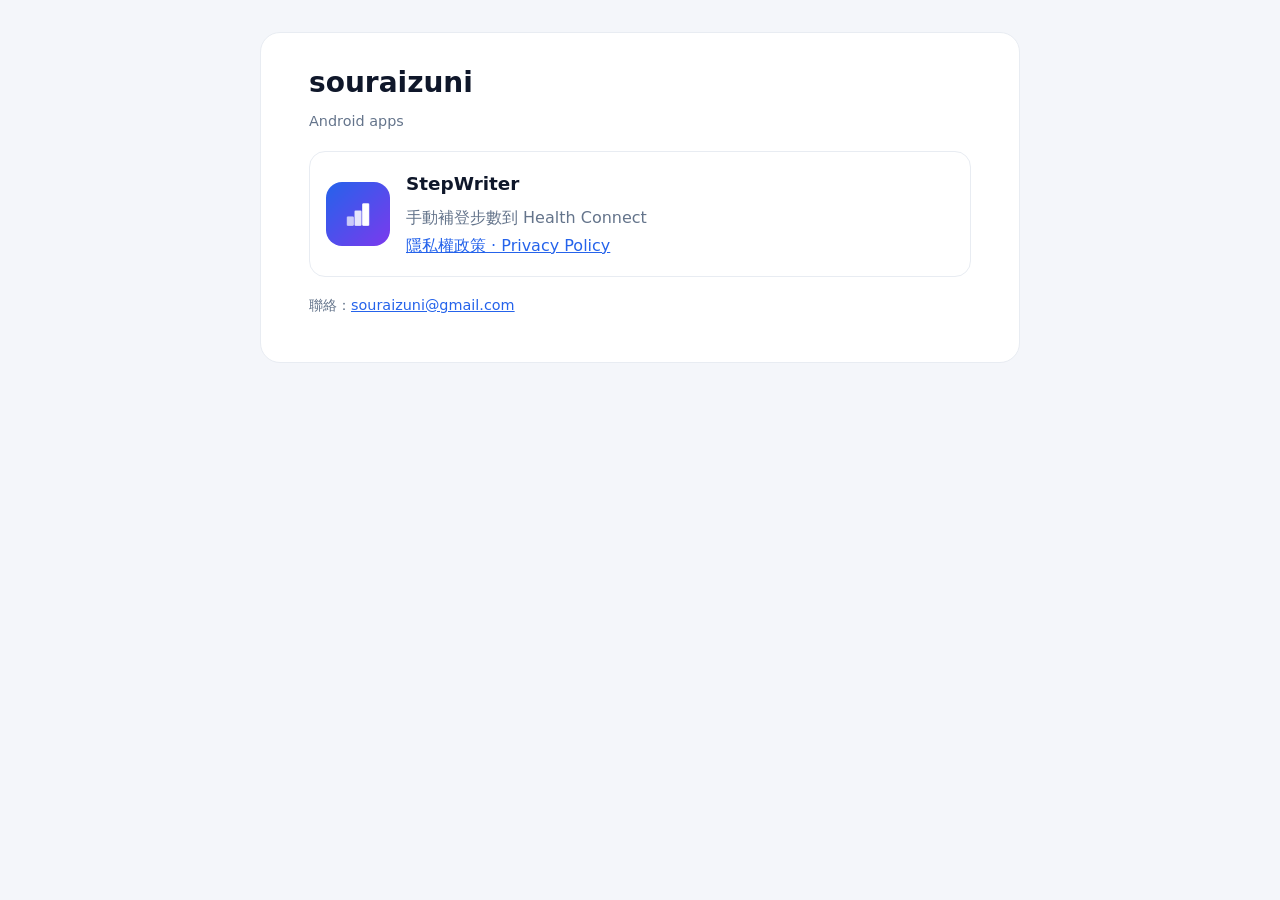
==== index.html @ 8645ff69 "StepWriter 隱私權政策與網站首頁 Co-Authored-By: Claude Opus 5.5 <noreply@anthropic.com>" ====
<!doctype html>
<html lang="zh-Hant">
<head>
<meta charset="utf-8">
<meta name="viewport" content="width=device-width, initial-scale=1">
<title>souraizuni</title>
<meta name="description" content="souraizuni 開發的 Android app 與相關文件。">
<link rel="stylesheet" href="style.css">
</head>
<body>
<main>
  <h1>souraizuni</h1>
  <p class="meta">Android apps</p>

  <div class="app">
    <img src="stepwriter/icon.png" alt="StepWriter 圖示">
    <div>
      <h2>StepWriter</h2>
      <p>手動補登步數到 Health Connect</p>
      <p><a href="stepwriter/privacy/">隱私權政策 · Privacy Policy</a></p>
    </div>
  </div>

  <p class="meta">聯絡：<a href="mailto:souraizuni@gmail.com">souraizuni@gmail.com</a></p>
</main>
</body>
</html>
---- style.css ----
:root {
  --bg: #f4f6fa;
  --card: #ffffff;
  --text: #0f172a;
  --muted: #64748b;
  --accent: #2563eb;
  --line: #e8ecf2;
  color-scheme: light;
}
@media (prefers-color-scheme: dark) {
  :root {
    --bg: #0b1120;
    --card: #141b2b;
    --text: #e5e7eb;
    --muted: #94a3b8;
    --accent: #60a5fa;
    --line: #222b3d;
    color-scheme: dark;
  }
}
* { box-sizing: border-box; }
body {
  margin: 0;
  background: var(--bg);
  color: var(--text);
  font: 16px/1.75 system-ui, -apple-system, "Segoe UI", "Noto Sans TC", "Microsoft JhengHei", sans-serif;
}
main {
  max-width: 760px;
  margin: 32px auto;
  padding: 32px clamp(20px, 5vw, 48px);
  background: var(--card);
  border: 1px solid var(--line);
  border-radius: 20px;
}
@media (max-width: 600px) {
  main { margin: 0; border-radius: 0; border: 0; }
}
h1 { font-size: 1.75rem; line-height: 1.3; margin: 0 0 8px; }
h2 { font-size: 1.15rem; margin: 32px 0 8px; }
p, li { margin: 0 0 12px; }
ul { padding-left: 1.3em; }
a { color: var(--accent); }
.meta, .crumb { color: var(--muted); font-size: 0.9rem; }
.crumb { margin: 0 0 16px; }
.crumb a { text-decoration: none; }
.lead { font-size: 1.05rem; }
hr { border: 0; border-top: 1px solid var(--line); margin: 48px 0; }
.app {
  display: flex; gap: 16px; align-items: center;
  padding: 16px; border: 1px solid var(--line); border-radius: 16px; margin: 16px 0;
}
.app img { width: 64px; height: 64px; border-radius: 16px; }
.app h2 { margin: 0 0 4px; }
.app p { margin: 0; color: var(--muted); }
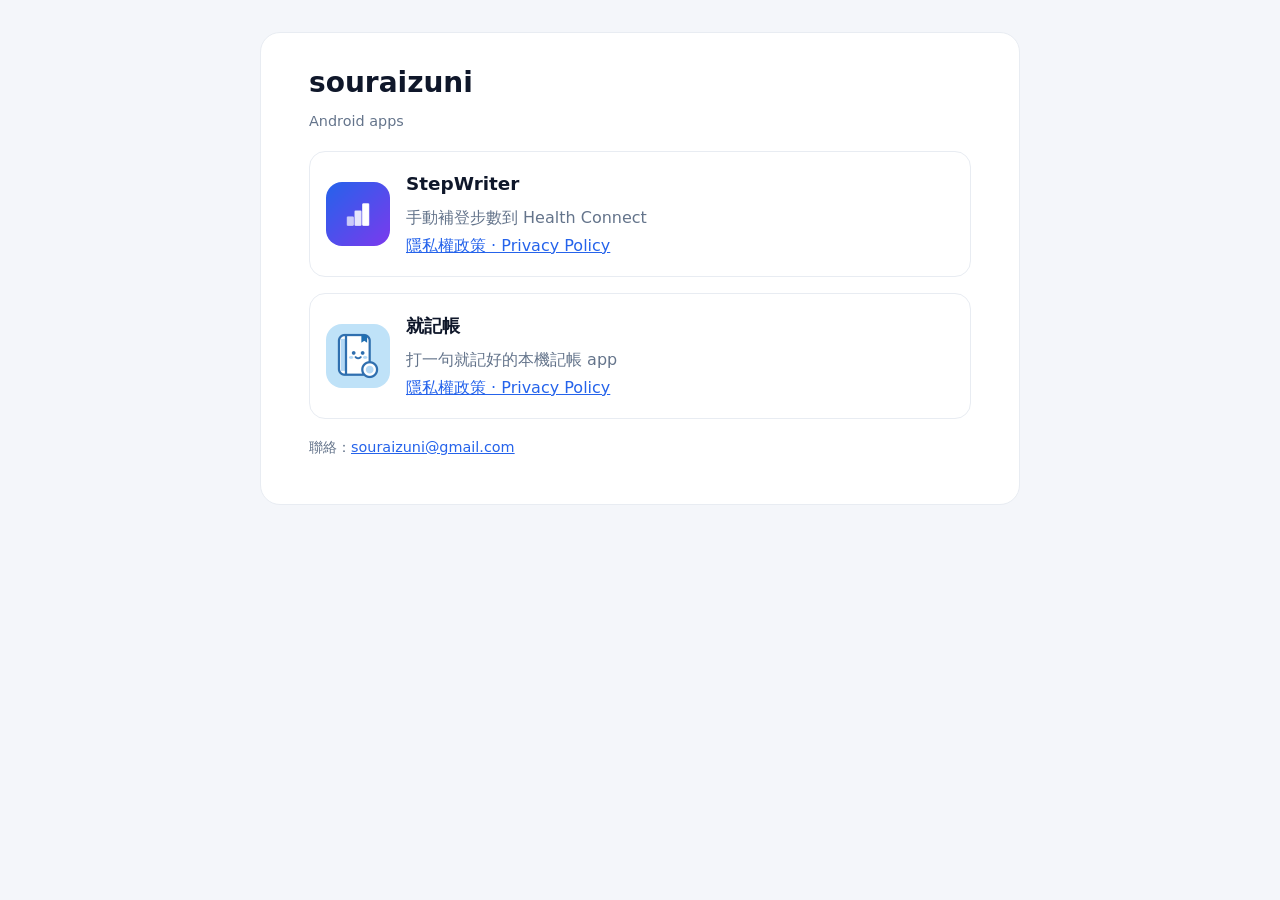
==== commit 38e88c6b: "就記帳隱私權政策與首頁項目 Co-Authored-By: Claude Opus 5.5 <noreply@anthropic.com>" ====
--- a/index.html
+++ b/index.html
@@ -21,6 +21,15 @@
     </div>
   </div>
 
+  <div class="app">
+    <img src="jiujizhang/icon.png" alt="就記帳圖示">
+    <div>
+      <h2>就記帳</h2>
+      <p>打一句就記好的本機記帳 app</p>
+      <p><a href="jiujizhang/privacy/">隱私權政策 · Privacy Policy</a></p>
+    </div>
+  </div>
+
   <p class="meta">聯絡：<a href="mailto:souraizuni@gmail.com">souraizuni@gmail.com</a></p>
 </main>
 </body>
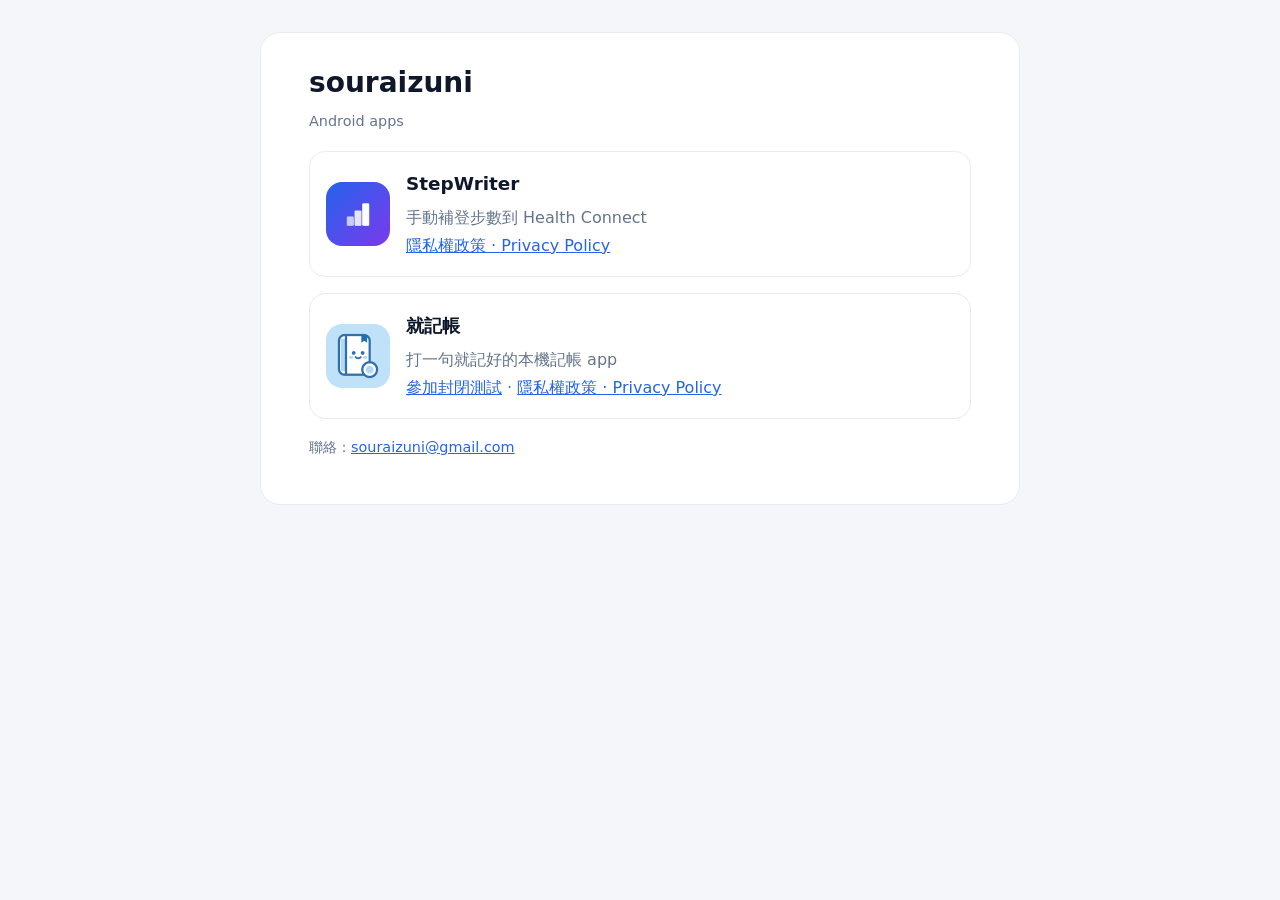
==== commit 914d14a5: "就記帳封閉測試說明頁 Co-Authored-By: Claude Opus 5.5 <noreply@anthropic.com>" ====
--- a/index.html
+++ b/index.html
@@ -26,7 +26,7 @@
     <div>
       <h2>就記帳</h2>
       <p>打一句就記好的本機記帳 app</p>
-      <p><a href="jiujizhang/privacy/">隱私權政策 · Privacy Policy</a></p>
+      <p><a href="jiujizhang/test/">參加封閉測試</a> · <a href="jiujizhang/privacy/">隱私權政策 · Privacy Policy</a></p>
     </div>
   </div>
 
--- a/style.css
+++ b/style.css
@@ -53,3 +53,9 @@
 .app img { width: 64px; height: 64px; border-radius: 16px; }
 .app h2 { margin: 0 0 4px; }
 .app p { margin: 0; color: var(--muted); }
+h3 { font-size: 1rem; margin: 20px 0 6px; }
+.button {
+  display: inline-block; padding: 10px 18px; border-radius: 12px;
+  background: var(--accent); color: #fff; text-decoration: none; font-weight: 600;
+}
+@media (prefers-color-scheme: dark) { .button { color: #0b1120; } }
